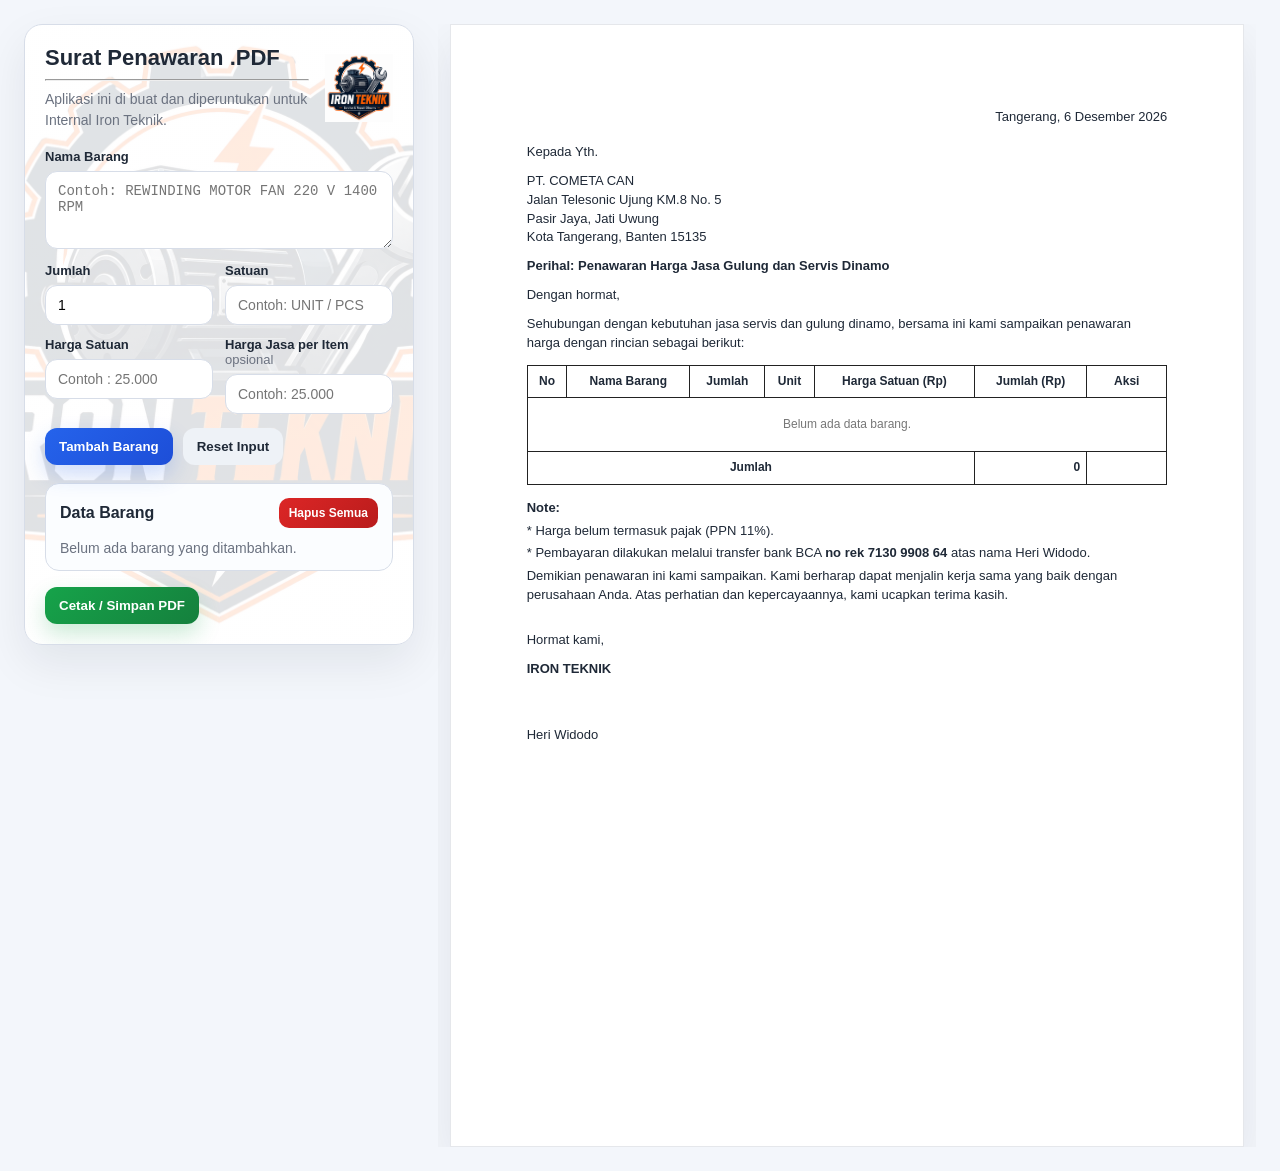
==== index.html @ 9893b527 "Add files via upload" ====
<!DOCTYPE html>
<html lang="id">
<head>
    <meta charset="UTF-8" />
    <meta name="viewport" content="width=device-width, initial-scale=1.0" />
    <title>Aplikasi Surat Penawaran Barang</title>
    <link rel="stylesheet" href="style.css" />
</head>
<body>
    <main class="app-layout">
        <section class="panel input-panel no-print">
            <div class="panel-header">
                <div class="input-header">
                    <div>
                        <h1>Surat Penawaran .PDF</h1>
                        <hr>
                        <p>Aplikasi ini di buat dan diperuntukan untuk Internal Iron Teknik. </p>
                    </div>

                    <img src="./assets/Logo_Iron_Teknik.png" alt="Logo Iron Teknik" class="input-logo">
                </div>
            </div>

            <form id="itemForm" class="item-form">
                <div class="form-group full">
                    <label for="itemName">Nama Barang</label>
                    <textarea id="itemName" rows="3" placeholder="Contoh: REWINDING MOTOR FAN 220 V 1400 RPM" required></textarea>
                </div>

                <div class="form-grid">
                    <div class="form-group">
                        <label for="quantity">Jumlah</label>
                        <input id="quantity" type="number" min="1" step="1" value="1" required />
                    </div>

                    <div class="form-group">
                        <label for="unit">Satuan</label>
                        <input id="unit" type="text" value="" placeholder="Contoh: UNIT / PCS" required />
                    </div>

                    <div class="form-group">
                        <label for="unitPrice">Harga Satuan</label>
                        <input id="unitPrice" type="text" inputmode="numeric" placeholder="Contoh : 25.000" required />
                    </div>

                    <div class="form-group">
                        <label for="servicePrice">Harga Jasa per Item <span>opsional</span></label>
                        <input id="servicePrice" type="text" inputmode="numeric" placeholder="Contoh: 25.000" />
                    </div>
                </div>

                <div class="button-row">
                    <button type="submit" class="btn primary">Tambah Barang</button>
                    <button type="button" id="resetFormBtn" class="btn light">Reset Input</button>
                </div>
            </form>

            <div class="items-card">
                <div class="items-card-title">
                    <h2>Data Barang</h2>
                    <button type="button" id="clearAllBtn" class="btn danger small">Hapus Semua</button>
                </div>
                <div id="itemList" class="item-list empty-state">
                    Belum ada barang yang ditambahkan.
                </div>
            </div>

            <div class="button-row sticky-actions">
                <button type="button" id="printBtn" class="btn success">Cetak / Simpan PDF</button>
            </div>
        </section>

        <section class="paper-wrapper">
            <article id="offerLetter" class="paper">
                <p class="date-line" id="currentDate">Tangerang, -</p>

                <p>Kepada Yth.</p>
                <p>
                    PT. COMETA CAN<br />
                    Jalan Telesonic Ujung KM.8 No. 5<br />
                    Pasir Jaya, Jati Uwung<br />
                    Kota Tangerang, Banten 15135
                </p>

                <p class="subject"><strong>Perihal: Penawaran Harga Jasa Gulung dan Servis Dinamo</strong></p>

                <p>Dengan hormat,</p>
                <p>
                    Sehubungan dengan kebutuhan jasa servis dan gulung dinamo, bersama ini kami sampaikan
                    penawaran harga dengan rincian sebagai berikut:
                </p>

                <table class="offer-table">
                    <thead>
                        <tr>
                            <th>No</th>
                            <th>Nama Barang</th>
                            <th>Jumlah</th>
                            <th>Unit</th>
                            <th>Harga Satuan (Rp)</th>
                            <th>Jumlah (Rp)</th>
                            <th class="no-print action-col">Aksi</th>
                        </tr>
                    </thead>
                    <tbody id="letterTableBody">
                        <tr>
                            <td colspan="7" class="empty-table">Belum ada data barang.</td>
                        </tr>
                    </tbody>
                    <tfoot>
                        <tr>
                            <td colspan="5" class="total-label">Jumlah</td>
                            <td class="total-value" id="grandTotal">0</td>
                            <td class="no-print action-col"></td>
                        </tr>
                    </tfoot>
                </table>

                <div class="note-section">
                    <p><strong>Note:</strong></p>
                    <p>* Harga belum termasuk pajak (PPN 11%).</p>
                    <p>* Pembayaran dilakukan melalui transfer bank BCA <strong>no rek 7130 9908 64</strong> atas nama Heri Widodo.</p>
                </div>

                <p>
                    Demikian penawaran ini kami sampaikan. Kami berharap dapat menjalin kerja sama yang baik
                    dengan perusahaan Anda. Atas perhatian dan kepercayaannya, kami ucapkan terima kasih.
                </p>

                <div class="signature">
                    <p>Hormat kami,</p>
                    <p><strong>IRON TEKNIK</strong></p>
                    <br /><br />
                    <p>Heri Widodo</p>
                </div>
            </article>
        </section>
    </main>

    <script src="script.js"></script>
</body>
</html>
---- style.css ----
:root {
    --bg: #f3f6fb;
    --card: #ffffff;
    --text: #1f2937;
    --muted: #6b7280;
    --border: #d7dde8;
    --primary: #2563eb;
    --primary-dark: #1d4ed8;
    --success: #16a34a;
    --success-dark: #15803d;
    --danger: #dc2626;
    --danger-dark: #b91c1c;
    --shadow: 0 18px 45px rgba(15, 23, 42, 0.08);
}

* {
    box-sizing: border-box;
}

body {
    margin: 0;
    font-family: Arial, Helvetica, sans-serif;
    color: var(--text);
    background: var(--bg);
}

.app-layout {
    display: grid;
    grid-template-columns: 390px minmax(0, 1fr);
    gap: 24px;
    padding: 24px;
    align-items: start;
}

.panel {
    background: var(--card);
    border: 1px solid var(--border);
    border-radius: 18px;
    box-shadow: var(--shadow);
}

.input-panel {
    position: sticky;
    top: 24px;
    padding: 20px;
    overflow: hidden;

    background:
        linear-gradient(rgba(255, 255, 255, 0.88), rgba(255, 255, 255, 0.88)),
        url("./assets/Logo_Iron_Teknik.png");

    background-size: cover;
    background-position: center;
    background-repeat: no-repeat;
}

.panel-header h1 {
    margin: 0 0 6px;
    font-size: 22px;
}

.panel-header p {
    margin: 0 0 18px;
    color: var(--muted);
    font-size: 14px;
    line-height: 1.5;
}
.input-header {
    display: flex;
    align-items: center;
    justify-content: space-between;
    gap: 16px;
    margin-bottom: 18px;
}

.input-header h1 {
    margin-bottom: 6px;
}

.input-header p {
    margin: 0;
}

.input-logo {
    width: 68px;
    height: 68px;
    object-fit: contain;
    flex-shrink: 0;
}
.item-form {
    display: grid;
    gap: 14px;
}

.form-grid {
    display: grid;
    grid-template-columns: 1fr 1fr;
    gap: 12px;
}

.form-group {
    display: flex;
    flex-direction: column;
    gap: 7px;
}

.form-group.full {
    grid-column: 1 / -1;
}

label {
    font-size: 13px;
    font-weight: 700;
}

label span {
    font-weight: 500;
    color: var(--muted);
}

input,
textarea {
    width: 100%;
    border: 1px solid var(--border);
    border-radius: 12px;
    padding: 11px 12px;
    font-size: 14px;
    outline: none;
    background: #fff;
    transition: border-color 0.2s, box-shadow 0.2s;
}

textarea {
    resize: vertical;
    min-height: 78px;
}

input:focus,
textarea:focus {
    border-color: var(--primary);
    box-shadow: 0 0 0 4px rgba(37, 99, 235, 0.12);
}

.button-row {
    display: flex;
    gap: 10px;
    flex-wrap: wrap;
}

.btn {
    border: 0;
    border-radius: 12px;
    padding: 11px 14px;
    font-weight: 700;
    cursor: pointer;
    transition: transform 0.15s, box-shadow 0.15s, background 0.15s;
}

.btn:hover {
    transform: translateY(-1px);
}

.btn.primary {
    color: #fff;
    background: linear-gradient(135deg, var(--primary), var(--primary-dark));
    box-shadow: 0 10px 22px rgba(37, 99, 235, 0.22);
}

.btn.success {
    color: #fff;
    background: linear-gradient(135deg, var(--success), var(--success-dark));
    box-shadow: 0 10px 22px rgba(22, 163, 74, 0.22);
}

.btn.danger {
    color: #fff;
    background: linear-gradient(135deg, var(--danger), var(--danger-dark));
}

.btn.light {
    color: var(--text);
    background: #eef2f7;
}

.btn.small {
    padding: 8px 10px;
    border-radius: 10px;
    font-size: 12px;
}

.items-card {
    margin-top: 18px;
    padding: 14px;
    border: 1px solid var(--border);
    border-radius: 14px;
    background: #fbfdff;
}

.items-card-title {
    display: flex;
    justify-content: space-between;
    align-items: center;
    gap: 10px;
    margin-bottom: 12px;
}

.items-card-title h2 {
    margin: 0;
    font-size: 16px;
}

.item-list {
    display: grid;
    gap: 10px;
}

.empty-state {
    color: var(--muted);
    font-size: 14px;
}

.item-preview {
    border: 1px solid var(--border);
    border-radius: 12px;
    padding: 10px;
    background: #fff;
}

.item-preview strong {
    display: block;
    margin-bottom: 5px;
    font-size: 14px;
}

.item-preview small {
    display: block;
    color: var(--muted);
    line-height: 1.5;
}

.sticky-actions {
    margin-top: 16px;
}

.paper-wrapper {
    width: 100%;
    overflow-x: auto;
}

.paper {
    width: 210mm;
    min-height: 297mm;
    margin: 0 auto;
    padding: 22mm 20mm;
    background: #fff;
    box-shadow: var(--shadow);
    border: 1px solid #e5e7eb;
    font-size: 13px;
    line-height: 1.45;
}

.paper p {
    margin: 0 0 10px;
}

.date-line {
    text-align: right;
    margin-bottom: 16px !important;
}

.subject {
    margin-top: 8px !important;
}

.offer-table {
    width: 100%;
    border-collapse: collapse;
    margin: 12px 0 14px;
    font-size: 12px;
}

.offer-table th,
.offer-table td {
    border: 1px solid #222;
    padding: 7px 6px;
    vertical-align: top;
}

.offer-table th {
    text-align: center;
    font-weight: 700;
}

.offer-table td:nth-child(1),
.offer-table td:nth-child(3),
.offer-table td:nth-child(4),
.offer-table td:nth-child(5),
.offer-table td:nth-child(6) {
    text-align: center;
}

.offer-table .name-cell {
    white-space: normal;
}

.offer-table .main-name,
.offer-table .service-name {
    display: block;
}

.offer-table .service-name {
    margin-top: 10px;
}

.offer-table .price-lines,
.offer-table .amount-lines {
    white-space: normal;
    text-align: right !important;
    vertical-align: top;
}

.offer-table .money-line {
    display: block;
    text-align: right;
    white-space: nowrap;
}

.offer-table .service-money {
    margin-top: 10px;
}

.offer-table .quantity-cell,
.offer-table .unit-cell {
    text-transform: uppercase;
    text-align: center !important;
    vertical-align: middle !important;
}

.total-label {
    text-align: center !important;
    font-weight: 700;
}

.total-value {
    text-align: right !important;
    font-weight: 700;
}

.empty-table {
    text-align: center !important;
    color: #777;
    padding: 18px !important;
}

.action-col {
    width: 80px;
}

.table-action {
    border: 0;
    border-radius: 8px;
    padding: 7px 9px;
    font-size: 11px;
    font-weight: 700;
    color: #fff;
    background: var(--danger);
    cursor: pointer;
}

.note-section {
    margin-top: 10px;
}

.note-section p {
    margin-bottom: 4px;
}

.signature {
    margin-top: 26px;
}

@media (max-width: 1100px) {
    .app-layout {
        grid-template-columns: 1fr;
    }

    .input-panel {
        position: static;
    }
}

@media (max-width: 560px) {
    .app-layout {
        padding: 12px;
    }

    .form-grid {
        grid-template-columns: 1fr;
    }

    .paper {
        transform-origin: top left;
    }
}

@media print {
    @page {
        size: A4;
        margin: 0;
    }

    body {
        background: #fff;
    }

    .no-print {
        display: none !important;
    }

    .app-layout {
        display: block;
        padding: 0;
    }

    .paper-wrapper {
        overflow: visible;
    }

    .paper {
        width: 210mm;
        min-height: 297mm;
        margin: 0;
        padding: 22mm 20mm;
        border: 0;
        box-shadow: none;
    }

    .offer-table th,
    .offer-table td {
        border-color: #000;
    }
}
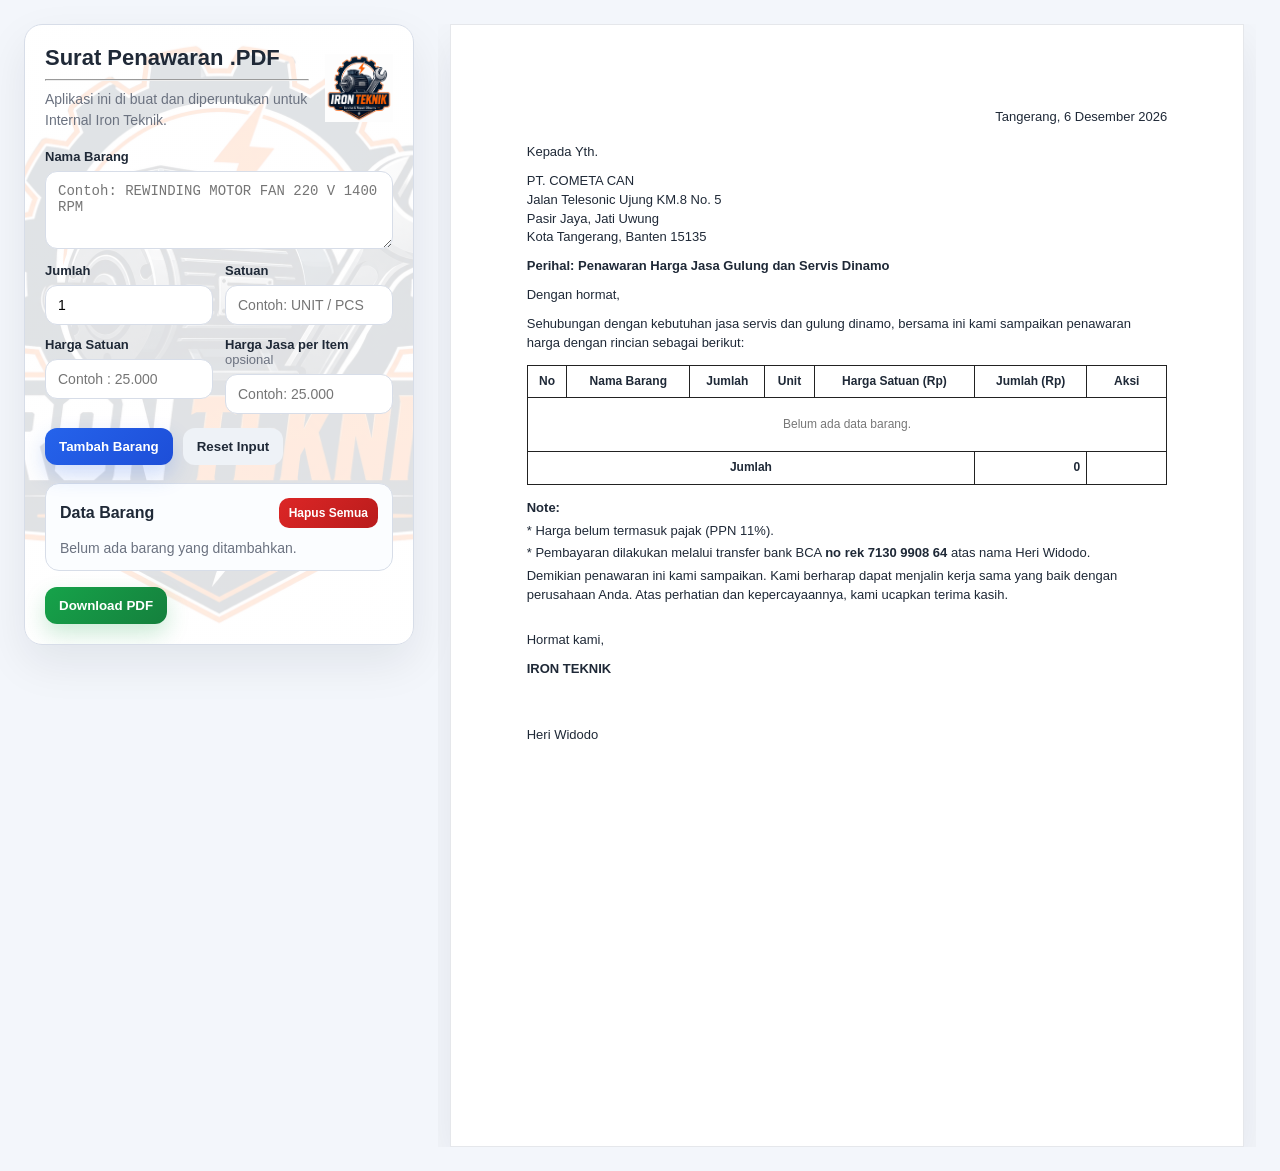
==== commit 77dc036b: "Update index.html" ====
--- a/index.html
+++ b/index.html
@@ -66,7 +66,7 @@
             </div>
 
             <div class="button-row sticky-actions">
-                <button type="button" id="printBtn" class="btn success">Cetak / Simpan PDF</button>
+                <button type="button" id="printBtn" class="btn success">Download PDF</button>
             </div>
         </section>
 
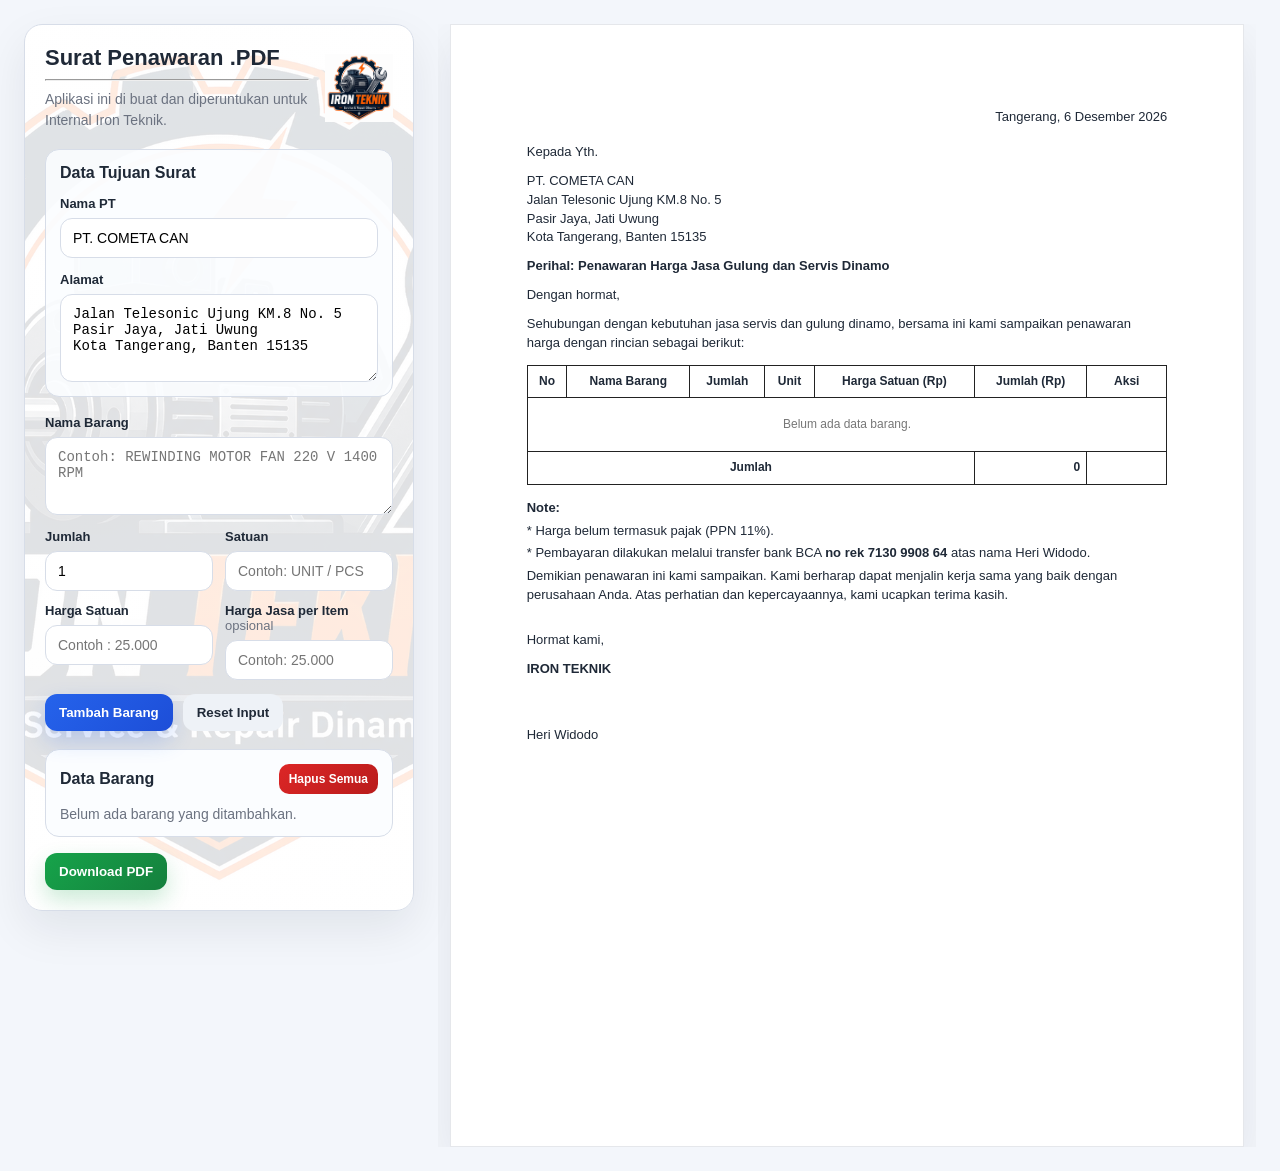
==== commit db366252: "Add editable recipient fields" ====
--- a/index.html
+++ b/index.html
@@ -18,6 +18,20 @@
                     </div>
 
                     <img src="./assets/Logo_Iron_Teknik.png" alt="Logo Iron Teknik" class="input-logo">
+                </div>
+            </div>
+
+            <div class="recipient-card">
+                <h2>Data Tujuan Surat</h2>
+                <div class="form-group full">
+                    <label for="recipientName">Nama PT</label>
+                    <input id="recipientName" type="text" value="PT. COMETA CAN" placeholder="Contoh: PT. COMETA CAN" required />
+                </div>
+                <div class="form-group full">
+                    <label for="recipientAddress">Alamat</label>
+                    <textarea id="recipientAddress" rows="4" placeholder="Contoh: Jalan Telesonic Ujung KM.8 No. 5&#10;Pasir Jaya, Jati Uwung&#10;Kota Tangerang, Banten 15135" required>Jalan Telesonic Ujung KM.8 No. 5
+Pasir Jaya, Jati Uwung
+Kota Tangerang, Banten 15135</textarea>
                 </div>
             </div>
 
@@ -75,11 +89,9 @@
                 <p class="date-line" id="currentDate">Tangerang, -</p>
 
                 <p>Kepada Yth.</p>
-                <p>
-                    PT. COMETA CAN<br />
-                    Jalan Telesonic Ujung KM.8 No. 5<br />
-                    Pasir Jaya, Jati Uwung<br />
-                    Kota Tangerang, Banten 15135
+                <p id="recipientBlock">
+                    <span id="recipientNamePreview">PT. COMETA CAN</span><br />
+                    <span id="recipientAddressPreview">Jalan Telesonic Ujung KM.8 No. 5<br />Pasir Jaya, Jati Uwung<br />Kota Tangerang, Banten 15135</span>
                 </p>
 
                 <p class="subject"><strong>Perihal: Penawaran Harga Jasa Gulung dan Servis Dinamo</strong></p>
--- a/style.css
+++ b/style.css
@@ -87,9 +87,23 @@
     object-fit: contain;
     flex-shrink: 0;
 }
+.recipient-card,
 .item-form {
     display: grid;
     gap: 14px;
+}
+
+.recipient-card {
+    margin-bottom: 18px;
+    padding: 14px;
+    border: 1px solid var(--border);
+    border-radius: 14px;
+    background: rgba(251, 253, 255, 0.9);
+}
+
+.recipient-card h2 {
+    margin: 0;
+    font-size: 16px;
 }
 
 .form-grid {
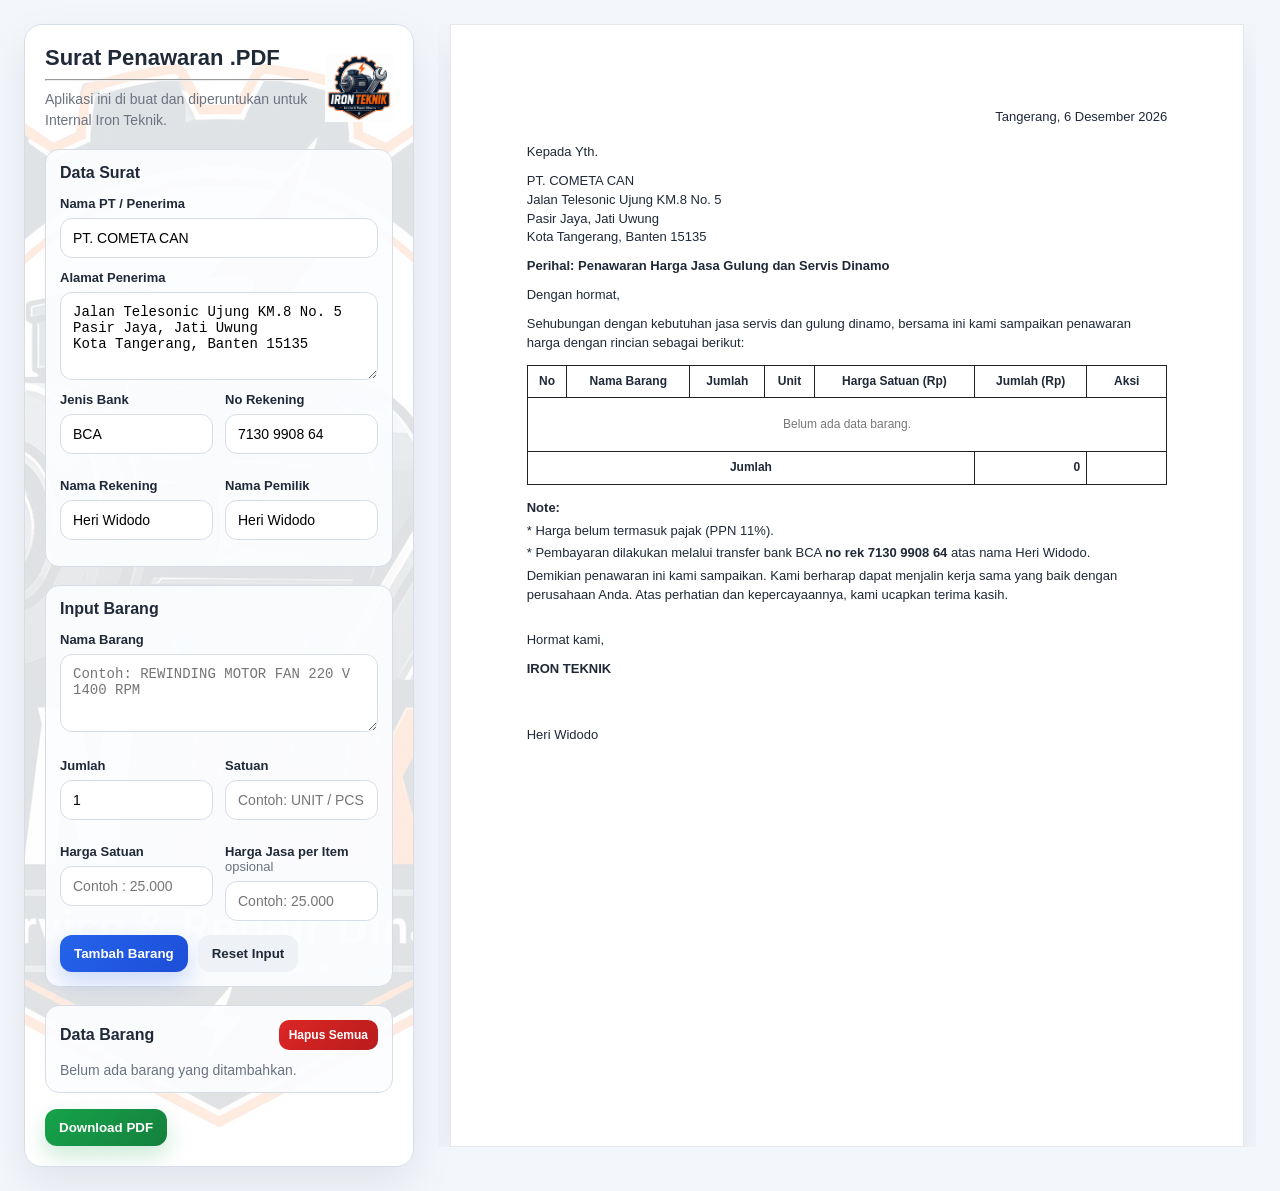
==== commit be2d2883: "Update index.html" ====
--- a/index.html
+++ b/index.html
@@ -8,81 +8,113 @@
 </head>
 <body>
     <main class="app-layout">
-        <section class="panel input-panel no-print">
-            <div class="panel-header">
-                <div class="input-header">
-                    <div>
-                        <h1>Surat Penawaran .PDF</h1>
-                        <hr>
-                        <p>Aplikasi ini di buat dan diperuntukan untuk Internal Iron Teknik. </p>
-                    </div>
+<section class="panel input-panel no-print">
+    <div class="panel-header">
+        <div class="input-header">
+            <div>
+                <h1>Surat Penawaran .PDF</h1>
+                <hr>
+                <p>Aplikasi ini di buat dan diperuntukan untuk Internal Iron Teknik. </p>
+            </div>
 
-                    <img src="./assets/Logo_Iron_Teknik.png" alt="Logo Iron Teknik" class="input-logo">
+            <img src="./assets/Logo_Iron_Teknik.png" alt="Logo Iron Teknik" class="input-logo">
+        </div>
+    </div>
+
+    <!-- CARD DATA SURAT -->
+    <div class="input-card">
+        <h2>Data Surat</h2>
+
+        <div class="form-group">
+            <label for="recipientName">Nama PT / Penerima</label>
+            <input id="recipientName" type="text" value="PT. COMETA CAN" placeholder="Contoh: PT. COMETA CAN" />
+        </div>
+
+        <div class="form-group">
+            <label for="recipientAddress">Alamat Penerima</label>
+            <textarea id="recipientAddress" rows="4" placeholder="Contoh: Jalan Telesonic Ujung KM.8 No. 5">Jalan Telesonic Ujung KM.8 No. 5
+Pasir Jaya, Jati Uwung
+Kota Tangerang, Banten 15135</textarea>
+        </div>
+
+        <div class="form-grid">
+            <div class="form-group">
+                <label for="bankName">Jenis Bank</label>
+                <input id="bankName" type="text" value="BCA" placeholder="Contoh: BCA" />
+            </div>
+
+            <div class="form-group">
+                <label for="accountNumber">No Rekening</label>
+                <input id="accountNumber" type="text" value="7130 9908 64" placeholder="Contoh: 7130 9908 64" />
+            </div>
+
+            <div class="form-group">
+                <label for="accountHolder">Nama Rekening</label>
+                <input id="accountHolder" type="text" value="Heri Widodo" placeholder="Contoh: Heri Widodo" />
+            </div>
+
+            <div class="form-group">
+                <label for="ownerName">Nama Pemilik</label>
+                <input id="ownerName" type="text" value="Heri Widodo" placeholder="Contoh: Heri Widodo" />
+            </div>
+        </div>
+    </div>
+
+    <!-- CARD INPUT BARANG -->
+    <div class="input-card">
+        <h2>Input Barang</h2>
+
+        <form id="itemForm" class="item-form">
+            <div class="form-group full">
+                <label for="itemName">Nama Barang</label>
+                <textarea id="itemName" rows="3" placeholder="Contoh: REWINDING MOTOR FAN 220 V 1400 RPM" required></textarea>
+            </div>
+
+            <div class="form-grid">
+                <div class="form-group">
+                    <label for="quantity">Jumlah</label>
+                    <input id="quantity" type="number" min="1" step="1" value="1" required />
+                </div>
+
+                <div class="form-group">
+                    <label for="unit">Satuan</label>
+                    <input id="unit" type="text" value="" placeholder="Contoh: UNIT / PCS" required />
+                </div>
+
+                <div class="form-group">
+                    <label for="unitPrice">Harga Satuan</label>
+                    <input id="unitPrice" type="text" inputmode="numeric" placeholder="Contoh : 25.000" required />
+                </div>
+
+                <div class="form-group">
+                    <label for="servicePrice">Harga Jasa per Item <span>opsional</span></label>
+                    <input id="servicePrice" type="text" inputmode="numeric" placeholder="Contoh: 25.000" />
                 </div>
             </div>
 
-            <div class="recipient-card">
-                <h2>Data Tujuan Surat</h2>
-                <div class="form-group full">
-                    <label for="recipientName">Nama PT</label>
-                    <input id="recipientName" type="text" value="PT. COMETA CAN" placeholder="Contoh: PT. COMETA CAN" required />
-                </div>
-                <div class="form-group full">
-                    <label for="recipientAddress">Alamat</label>
-                    <textarea id="recipientAddress" rows="4" placeholder="Contoh: Jalan Telesonic Ujung KM.8 No. 5&#10;Pasir Jaya, Jati Uwung&#10;Kota Tangerang, Banten 15135" required>Jalan Telesonic Ujung KM.8 No. 5
-Pasir Jaya, Jati Uwung
-Kota Tangerang, Banten 15135</textarea>
-                </div>
+            <div class="button-row">
+                <button type="submit" class="btn primary">Tambah Barang</button>
+                <button type="button" id="resetFormBtn" class="btn light">Reset Input</button>
             </div>
+        </form>
+    </div>
 
-            <form id="itemForm" class="item-form">
-                <div class="form-group full">
-                    <label for="itemName">Nama Barang</label>
-                    <textarea id="itemName" rows="3" placeholder="Contoh: REWINDING MOTOR FAN 220 V 1400 RPM" required></textarea>
-                </div>
+    <!-- CARD DATA BARANG -->
+    <div class="input-card">
+        <div class="items-card-title">
+            <h2>Data Barang</h2>
+            <button type="button" id="clearAllBtn" class="btn danger small">Hapus Semua</button>
+        </div>
 
-                <div class="form-grid">
-                    <div class="form-group">
-                        <label for="quantity">Jumlah</label>
-                        <input id="quantity" type="number" min="1" step="1" value="1" required />
-                    </div>
+        <div id="itemList" class="item-list empty-state">
+            Belum ada barang yang ditambahkan.
+        </div>
+    </div>
 
-                    <div class="form-group">
-                        <label for="unit">Satuan</label>
-                        <input id="unit" type="text" value="" placeholder="Contoh: UNIT / PCS" required />
-                    </div>
-
-                    <div class="form-group">
-                        <label for="unitPrice">Harga Satuan</label>
-                        <input id="unitPrice" type="text" inputmode="numeric" placeholder="Contoh : 25.000" required />
-                    </div>
-
-                    <div class="form-group">
-                        <label for="servicePrice">Harga Jasa per Item <span>opsional</span></label>
-                        <input id="servicePrice" type="text" inputmode="numeric" placeholder="Contoh: 25.000" />
-                    </div>
-                </div>
-
-                <div class="button-row">
-                    <button type="submit" class="btn primary">Tambah Barang</button>
-                    <button type="button" id="resetFormBtn" class="btn light">Reset Input</button>
-                </div>
-            </form>
-
-            <div class="items-card">
-                <div class="items-card-title">
-                    <h2>Data Barang</h2>
-                    <button type="button" id="clearAllBtn" class="btn danger small">Hapus Semua</button>
-                </div>
-                <div id="itemList" class="item-list empty-state">
-                    Belum ada barang yang ditambahkan.
-                </div>
-            </div>
-
-            <div class="button-row sticky-actions">
-                <button type="button" id="printBtn" class="btn success">Download PDF</button>
-            </div>
-        </section>
+    <div class="button-row sticky-actions">
+        <button type="button" id="printBtn" class="btn success">Download PDF</button>
+    </div>
+</section>
 
         <section class="paper-wrapper">
             <article id="offerLetter" class="paper">
@@ -131,7 +163,12 @@
                 <div class="note-section">
                     <p><strong>Note:</strong></p>
                     <p>* Harga belum termasuk pajak (PPN 11%).</p>
-                    <p>* Pembayaran dilakukan melalui transfer bank BCA <strong>no rek 7130 9908 64</strong> atas nama Heri Widodo.</p>
+                    <p>
+                        * Pembayaran dilakukan melalui transfer bank
+                        <span id="bankNamePreview">BCA</span>
+                        <strong>no rek <span id="accountNumberPreview">7130 9908 64</span></strong>
+                        atas nama <span id="accountHolderPreview">Heri Widodo</span>.
+                    </p>
                 </div>
 
                 <p>
@@ -143,7 +180,7 @@
                     <p>Hormat kami,</p>
                     <p><strong>IRON TEKNIK</strong></p>
                     <br /><br />
-                    <p>Heri Widodo</p>
+                    <p id="ownerNamePreview">Heri Widodo</p>
                 </div>
             </article>
         </section>
--- a/style.css
+++ b/style.css
@@ -65,6 +65,34 @@
     font-size: 14px;
     line-height: 1.5;
 }
+
+
+.input-card {
+    margin-top: 18px;
+    padding: 14px;
+    border: 1px solid var(--border);
+    border-radius: 14px;
+    background: rgba(251, 253, 255, 0.92);
+}
+
+.input-card:first-of-type {
+    margin-top: 0;
+}
+
+.input-card h2 {
+    margin: 0 0 14px;
+    font-size: 16px;
+    color: var(--text);
+}
+
+.input-card .form-group {
+    margin-bottom: 12px;
+}
+
+.input-card .form-group:last-child {
+    margin-bottom: 0;
+}
+
 .input-header {
     display: flex;
     align-items: center;
@@ -87,23 +115,9 @@
     object-fit: contain;
     flex-shrink: 0;
 }
-.recipient-card,
 .item-form {
     display: grid;
     gap: 14px;
-}
-
-.recipient-card {
-    margin-bottom: 18px;
-    padding: 14px;
-    border: 1px solid var(--border);
-    border-radius: 14px;
-    background: rgba(251, 253, 255, 0.9);
-}
-
-.recipient-card h2 {
-    margin: 0;
-    font-size: 16px;
 }
 
 .form-grid {
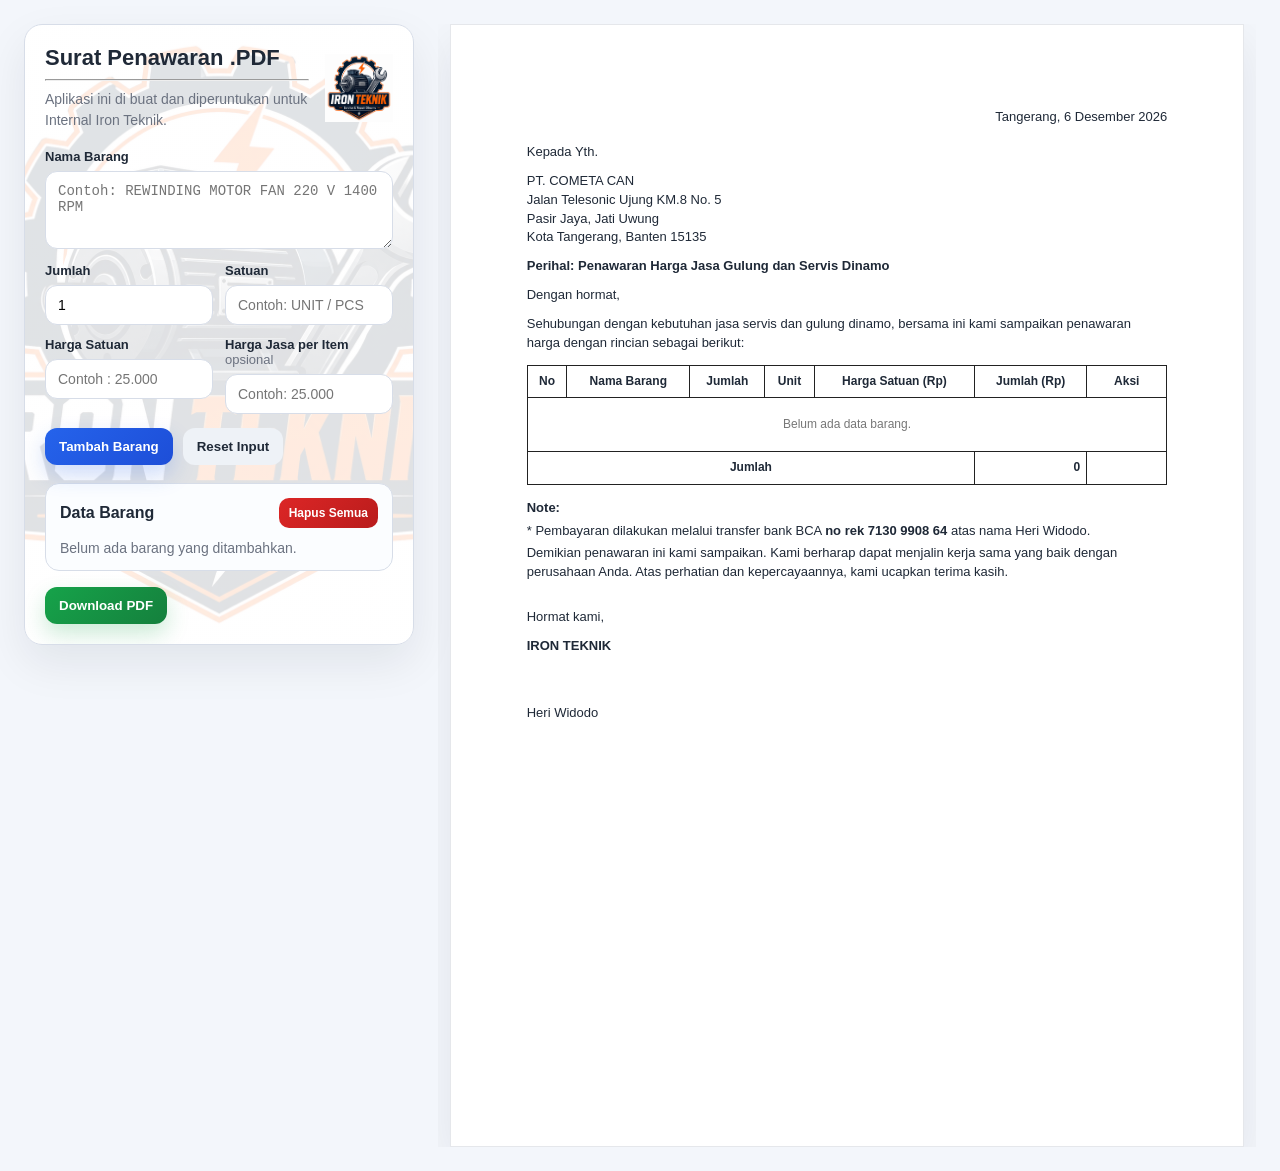
==== commit 24aa4ae4: "Update index.html" ====
--- a/index.html
+++ b/index.html
@@ -8,122 +8,78 @@
 </head>
 <body>
     <main class="app-layout">
-<section class="panel input-panel no-print">
-    <div class="panel-header">
-        <div class="input-header">
-            <div>
-                <h1>Surat Penawaran .PDF</h1>
-                <hr>
-                <p>Aplikasi ini di buat dan diperuntukan untuk Internal Iron Teknik. </p>
-            </div>
+        <section class="panel input-panel no-print">
+            <div class="panel-header">
+                <div class="input-header">
+                    <div>
+                        <h1>Surat Penawaran .PDF</h1>
+                        <hr>
+                        <p>Aplikasi ini di buat dan diperuntukan untuk Internal Iron Teknik. </p>
+                    </div>
 
-            <img src="./assets/Logo_Iron_Teknik.png" alt="Logo Iron Teknik" class="input-logo">
-        </div>
-    </div>
-
-    <!-- CARD DATA SURAT -->
-    <div class="input-card">
-        <h2>Data Surat</h2>
-
-        <div class="form-group">
-            <label for="recipientName">Nama PT / Penerima</label>
-            <input id="recipientName" type="text" value="PT. COMETA CAN" placeholder="Contoh: PT. COMETA CAN" />
-        </div>
-
-        <div class="form-group">
-            <label for="recipientAddress">Alamat Penerima</label>
-            <textarea id="recipientAddress" rows="4" placeholder="Contoh: Jalan Telesonic Ujung KM.8 No. 5">Jalan Telesonic Ujung KM.8 No. 5
-Pasir Jaya, Jati Uwung
-Kota Tangerang, Banten 15135</textarea>
-        </div>
-
-        <div class="form-grid">
-            <div class="form-group">
-                <label for="bankName">Jenis Bank</label>
-                <input id="bankName" type="text" value="BCA" placeholder="Contoh: BCA" />
-            </div>
-
-            <div class="form-group">
-                <label for="accountNumber">No Rekening</label>
-                <input id="accountNumber" type="text" value="7130 9908 64" placeholder="Contoh: 7130 9908 64" />
-            </div>
-
-            <div class="form-group">
-                <label for="accountHolder">Nama Rekening</label>
-                <input id="accountHolder" type="text" value="Heri Widodo" placeholder="Contoh: Heri Widodo" />
-            </div>
-
-            <div class="form-group">
-                <label for="ownerName">Nama Pemilik</label>
-                <input id="ownerName" type="text" value="Heri Widodo" placeholder="Contoh: Heri Widodo" />
-            </div>
-        </div>
-    </div>
-
-    <!-- CARD INPUT BARANG -->
-    <div class="input-card">
-        <h2>Input Barang</h2>
-
-        <form id="itemForm" class="item-form">
-            <div class="form-group full">
-                <label for="itemName">Nama Barang</label>
-                <textarea id="itemName" rows="3" placeholder="Contoh: REWINDING MOTOR FAN 220 V 1400 RPM" required></textarea>
-            </div>
-
-            <div class="form-grid">
-                <div class="form-group">
-                    <label for="quantity">Jumlah</label>
-                    <input id="quantity" type="number" min="1" step="1" value="1" required />
-                </div>
-
-                <div class="form-group">
-                    <label for="unit">Satuan</label>
-                    <input id="unit" type="text" value="" placeholder="Contoh: UNIT / PCS" required />
-                </div>
-
-                <div class="form-group">
-                    <label for="unitPrice">Harga Satuan</label>
-                    <input id="unitPrice" type="text" inputmode="numeric" placeholder="Contoh : 25.000" required />
-                </div>
-
-                <div class="form-group">
-                    <label for="servicePrice">Harga Jasa per Item <span>opsional</span></label>
-                    <input id="servicePrice" type="text" inputmode="numeric" placeholder="Contoh: 25.000" />
+                    <img src="./assets/Logo_Iron_Teknik.png" alt="Logo Iron Teknik" class="input-logo">
                 </div>
             </div>
 
-            <div class="button-row">
-                <button type="submit" class="btn primary">Tambah Barang</button>
-                <button type="button" id="resetFormBtn" class="btn light">Reset Input</button>
+            <form id="itemForm" class="item-form">
+                <div class="form-group full">
+                    <label for="itemName">Nama Barang</label>
+                    <textarea id="itemName" rows="3" placeholder="Contoh: REWINDING MOTOR FAN 220 V 1400 RPM" required></textarea>
+                </div>
+
+                <div class="form-grid">
+                    <div class="form-group">
+                        <label for="quantity">Jumlah</label>
+                        <input id="quantity" type="number" min="1" step="1" value="1" required />
+                    </div>
+
+                    <div class="form-group">
+                        <label for="unit">Satuan</label>
+                        <input id="unit" type="text" value="" placeholder="Contoh: UNIT / PCS" required />
+                    </div>
+
+                    <div class="form-group">
+                        <label for="unitPrice">Harga Satuan</label>
+                        <input id="unitPrice" type="text" inputmode="numeric" placeholder="Contoh : 25.000" required />
+                    </div>
+
+                    <div class="form-group">
+                        <label for="servicePrice">Harga Jasa per Item <span>opsional</span></label>
+                        <input id="servicePrice" type="text" inputmode="numeric" placeholder="Contoh: 25.000" />
+                    </div>
+                </div>
+
+                <div class="button-row">
+                    <button type="submit" class="btn primary">Tambah Barang</button>
+                    <button type="button" id="resetFormBtn" class="btn light">Reset Input</button>
+                </div>
+            </form>
+
+            <div class="items-card">
+                <div class="items-card-title">
+                    <h2>Data Barang</h2>
+                    <button type="button" id="clearAllBtn" class="btn danger small">Hapus Semua</button>
+                </div>
+                <div id="itemList" class="item-list empty-state">
+                    Belum ada barang yang ditambahkan.
+                </div>
             </div>
-        </form>
-    </div>
 
-    <!-- CARD DATA BARANG -->
-    <div class="input-card">
-        <div class="items-card-title">
-            <h2>Data Barang</h2>
-            <button type="button" id="clearAllBtn" class="btn danger small">Hapus Semua</button>
-        </div>
-
-        <div id="itemList" class="item-list empty-state">
-            Belum ada barang yang ditambahkan.
-        </div>
-    </div>
-
-    <div class="button-row sticky-actions">
-        <button type="button" id="printBtn" class="btn success">Download PDF</button>
-    </div>
-</section>
+            <div class="button-row sticky-actions">
+                <button type="button" id="printBtn" class="btn success">Download PDF</button>
+            </div>
+        </section>
 
         <section class="paper-wrapper">
             <article id="offerLetter" class="paper">
                 <p class="date-line" id="currentDate">Tangerang, -</p>
 
                 <p>Kepada Yth.</p>
-                <p id="recipientBlock">
-                    <span id="recipientNamePreview">PT. COMETA CAN</span><br />
-                    <span id="recipientAddressPreview">Jalan Telesonic Ujung KM.8 No. 5<br />Pasir Jaya, Jati Uwung<br />Kota Tangerang, Banten 15135</span>
+                <p>
+                    PT. COMETA CAN<br />
+                    Jalan Telesonic Ujung KM.8 No. 5<br />
+                    Pasir Jaya, Jati Uwung<br />
+                    Kota Tangerang, Banten 15135
                 </p>
 
                 <p class="subject"><strong>Perihal: Penawaran Harga Jasa Gulung dan Servis Dinamo</strong></p>
@@ -162,13 +118,7 @@
 
                 <div class="note-section">
                     <p><strong>Note:</strong></p>
-                    <p>* Harga belum termasuk pajak (PPN 11%).</p>
-                    <p>
-                        * Pembayaran dilakukan melalui transfer bank
-                        <span id="bankNamePreview">BCA</span>
-                        <strong>no rek <span id="accountNumberPreview">7130 9908 64</span></strong>
-                        atas nama <span id="accountHolderPreview">Heri Widodo</span>.
-                    </p>
+                    <p>* Pembayaran dilakukan melalui transfer bank BCA <strong>no rek 7130 9908 64</strong> atas nama Heri Widodo.</p>
                 </div>
 
                 <p>
@@ -180,7 +130,7 @@
                     <p>Hormat kami,</p>
                     <p><strong>IRON TEKNIK</strong></p>
                     <br /><br />
-                    <p id="ownerNamePreview">Heri Widodo</p>
+                    <p>Heri Widodo</p>
                 </div>
             </article>
         </section>
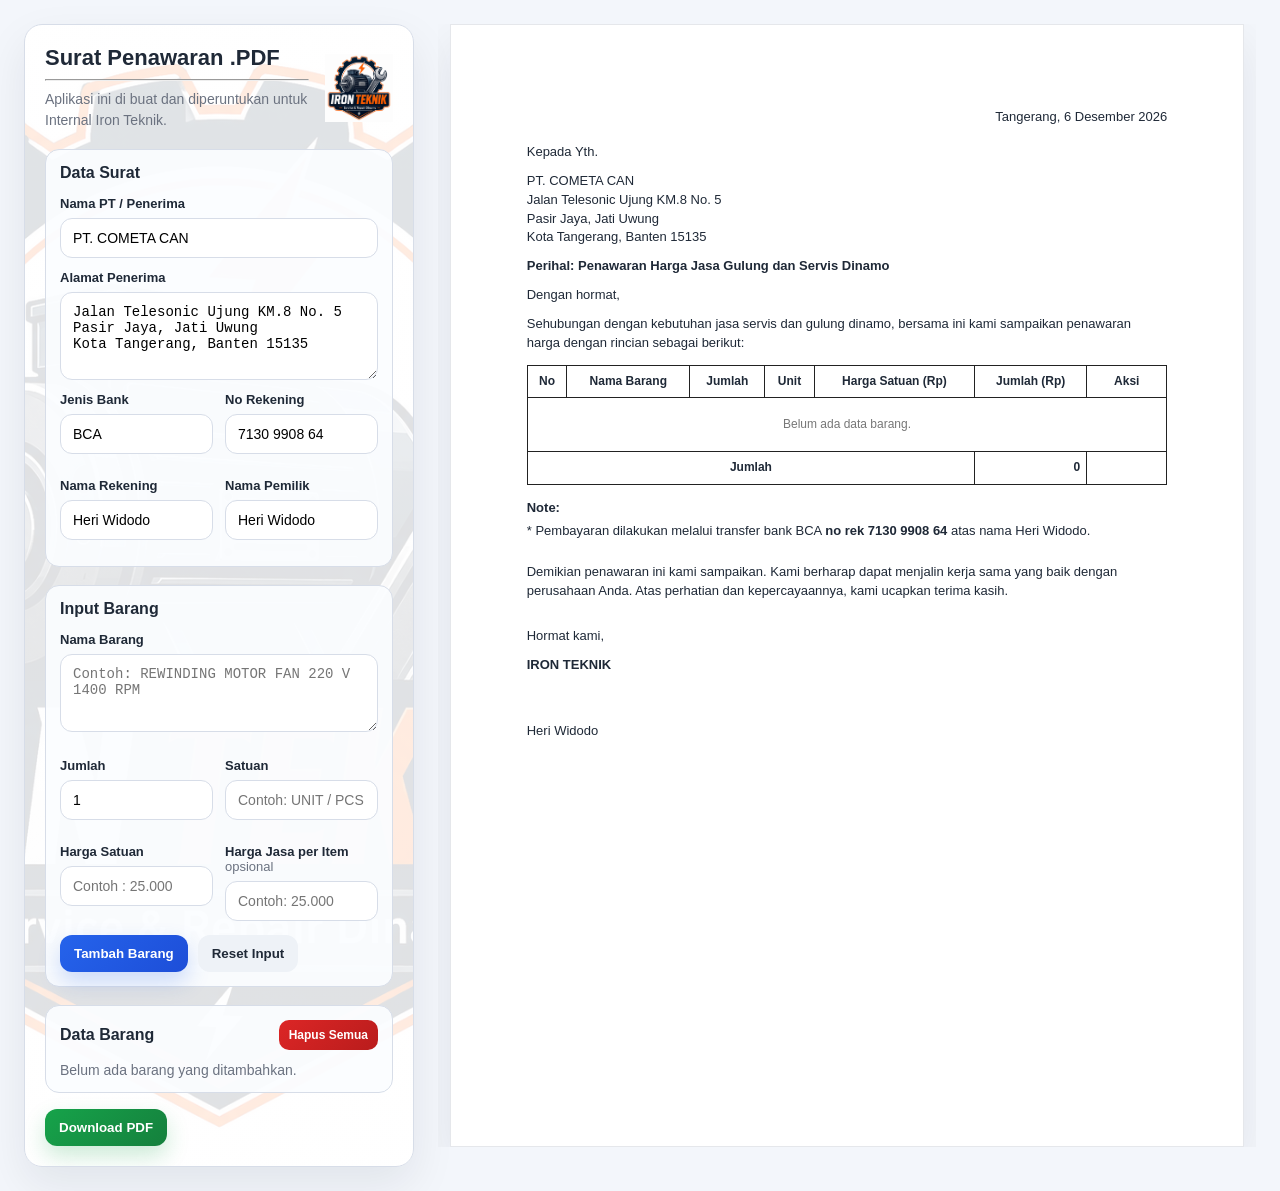
==== commit b7b7b448: "update remove ppn" ====
--- a/index.html
+++ b/index.html
@@ -8,78 +8,122 @@
 </head>
 <body>
     <main class="app-layout">
-        <section class="panel input-panel no-print">
-            <div class="panel-header">
-                <div class="input-header">
-                    <div>
-                        <h1>Surat Penawaran .PDF</h1>
-                        <hr>
-                        <p>Aplikasi ini di buat dan diperuntukan untuk Internal Iron Teknik. </p>
-                    </div>
+<section class="panel input-panel no-print">
+    <div class="panel-header">
+        <div class="input-header">
+            <div>
+                <h1>Surat Penawaran .PDF</h1>
+                <hr>
+                <p>Aplikasi ini di buat dan diperuntukan untuk Internal Iron Teknik. </p>
+            </div>
 
-                    <img src="./assets/Logo_Iron_Teknik.png" alt="Logo Iron Teknik" class="input-logo">
+            <img src="./assets/Logo_Iron_Teknik.png" alt="Logo Iron Teknik" class="input-logo">
+        </div>
+    </div>
+
+    <!-- CARD DATA SURAT -->
+    <div class="input-card">
+        <h2>Data Surat</h2>
+
+        <div class="form-group">
+            <label for="recipientName">Nama PT / Penerima</label>
+            <input id="recipientName" type="text" value="PT. COMETA CAN" placeholder="Contoh: PT. COMETA CAN" />
+        </div>
+
+        <div class="form-group">
+            <label for="recipientAddress">Alamat Penerima</label>
+            <textarea id="recipientAddress" rows="4" placeholder="Contoh: Jalan Telesonic Ujung KM.8 No. 5">Jalan Telesonic Ujung KM.8 No. 5
+Pasir Jaya, Jati Uwung
+Kota Tangerang, Banten 15135</textarea>
+        </div>
+
+        <div class="form-grid">
+            <div class="form-group">
+                <label for="bankName">Jenis Bank</label>
+                <input id="bankName" type="text" value="BCA" placeholder="Contoh: BCA" />
+            </div>
+
+            <div class="form-group">
+                <label for="accountNumber">No Rekening</label>
+                <input id="accountNumber" type="text" value="7130 9908 64" placeholder="Contoh: 7130 9908 64" />
+            </div>
+
+            <div class="form-group">
+                <label for="accountHolder">Nama Rekening</label>
+                <input id="accountHolder" type="text" value="Heri Widodo" placeholder="Contoh: Heri Widodo" />
+            </div>
+
+            <div class="form-group">
+                <label for="ownerName">Nama Pemilik</label>
+                <input id="ownerName" type="text" value="Heri Widodo" placeholder="Contoh: Heri Widodo" />
+            </div>
+        </div>
+    </div>
+
+    <!-- CARD INPUT BARANG -->
+    <div class="input-card">
+        <h2>Input Barang</h2>
+
+        <form id="itemForm" class="item-form">
+            <div class="form-group full">
+                <label for="itemName">Nama Barang</label>
+                <textarea id="itemName" rows="3" placeholder="Contoh: REWINDING MOTOR FAN 220 V 1400 RPM" required></textarea>
+            </div>
+
+            <div class="form-grid">
+                <div class="form-group">
+                    <label for="quantity">Jumlah</label>
+                    <input id="quantity" type="number" min="1" step="1" value="1" required />
+                </div>
+
+                <div class="form-group">
+                    <label for="unit">Satuan</label>
+                    <input id="unit" type="text" value="" placeholder="Contoh: UNIT / PCS" required />
+                </div>
+
+                <div class="form-group">
+                    <label for="unitPrice">Harga Satuan</label>
+                    <input id="unitPrice" type="text" inputmode="numeric" placeholder="Contoh : 25.000" required />
+                </div>
+
+                <div class="form-group">
+                    <label for="servicePrice">Harga Jasa per Item <span>opsional</span></label>
+                    <input id="servicePrice" type="text" inputmode="numeric" placeholder="Contoh: 25.000" />
                 </div>
             </div>
 
-            <form id="itemForm" class="item-form">
-                <div class="form-group full">
-                    <label for="itemName">Nama Barang</label>
-                    <textarea id="itemName" rows="3" placeholder="Contoh: REWINDING MOTOR FAN 220 V 1400 RPM" required></textarea>
-                </div>
+            <div class="button-row">
+                <button type="submit" class="btn primary">Tambah Barang</button>
+                <button type="button" id="resetFormBtn" class="btn light">Reset Input</button>
+            </div>
+        </form>
+    </div>
 
-                <div class="form-grid">
-                    <div class="form-group">
-                        <label for="quantity">Jumlah</label>
-                        <input id="quantity" type="number" min="1" step="1" value="1" required />
-                    </div>
+    <!-- CARD DATA BARANG -->
+    <div class="input-card">
+        <div class="items-card-title">
+            <h2>Data Barang</h2>
+            <button type="button" id="clearAllBtn" class="btn danger small">Hapus Semua</button>
+        </div>
 
-                    <div class="form-group">
-                        <label for="unit">Satuan</label>
-                        <input id="unit" type="text" value="" placeholder="Contoh: UNIT / PCS" required />
-                    </div>
+        <div id="itemList" class="item-list empty-state">
+            Belum ada barang yang ditambahkan.
+        </div>
+    </div>
 
-                    <div class="form-group">
-                        <label for="unitPrice">Harga Satuan</label>
-                        <input id="unitPrice" type="text" inputmode="numeric" placeholder="Contoh : 25.000" required />
-                    </div>
-
-                    <div class="form-group">
-                        <label for="servicePrice">Harga Jasa per Item <span>opsional</span></label>
-                        <input id="servicePrice" type="text" inputmode="numeric" placeholder="Contoh: 25.000" />
-                    </div>
-                </div>
-
-                <div class="button-row">
-                    <button type="submit" class="btn primary">Tambah Barang</button>
-                    <button type="button" id="resetFormBtn" class="btn light">Reset Input</button>
-                </div>
-            </form>
-
-            <div class="items-card">
-                <div class="items-card-title">
-                    <h2>Data Barang</h2>
-                    <button type="button" id="clearAllBtn" class="btn danger small">Hapus Semua</button>
-                </div>
-                <div id="itemList" class="item-list empty-state">
-                    Belum ada barang yang ditambahkan.
-                </div>
-            </div>
-
-            <div class="button-row sticky-actions">
-                <button type="button" id="printBtn" class="btn success">Download PDF</button>
-            </div>
-        </section>
+    <div class="button-row sticky-actions">
+        <button type="button" id="printBtn" class="btn success">Download PDF</button>
+    </div>
+</section>
 
         <section class="paper-wrapper">
             <article id="offerLetter" class="paper">
                 <p class="date-line" id="currentDate">Tangerang, -</p>
 
                 <p>Kepada Yth.</p>
-                <p>
-                    PT. COMETA CAN<br />
-                    Jalan Telesonic Ujung KM.8 No. 5<br />
-                    Pasir Jaya, Jati Uwung<br />
-                    Kota Tangerang, Banten 15135
+                <p id="recipientBlock">
+                    <span id="recipientNamePreview">PT. COMETA CAN</span><br />
+                    <span id="recipientAddressPreview">Jalan Telesonic Ujung KM.8 No. 5<br />Pasir Jaya, Jati Uwung<br />Kota Tangerang, Banten 15135</span>
                 </p>
 
                 <p class="subject"><strong>Perihal: Penawaran Harga Jasa Gulung dan Servis Dinamo</strong></p>
@@ -118,9 +162,14 @@
 
                 <div class="note-section">
                     <p><strong>Note:</strong></p>
-                    <p>* Pembayaran dilakukan melalui transfer bank BCA <strong>no rek 7130 9908 64</strong> atas nama Heri Widodo.</p>
+                    <p>
+                        * Pembayaran dilakukan melalui transfer bank
+                        <span id="bankNamePreview">BCA</span>
+                        <strong>no rek <span id="accountNumberPreview">7130 9908 64</span></strong>
+                        atas nama <span id="accountHolderPreview">Heri Widodo</span>.
+                    </p>
                 </div>
-
+<br>
                 <p>
                     Demikian penawaran ini kami sampaikan. Kami berharap dapat menjalin kerja sama yang baik
                     dengan perusahaan Anda. Atas perhatian dan kepercayaannya, kami ucapkan terima kasih.
@@ -130,7 +179,7 @@
                     <p>Hormat kami,</p>
                     <p><strong>IRON TEKNIK</strong></p>
                     <br /><br />
-                    <p>Heri Widodo</p>
+                    <p id="ownerNamePreview">Heri Widodo</p>
                 </div>
             </article>
         </section>
